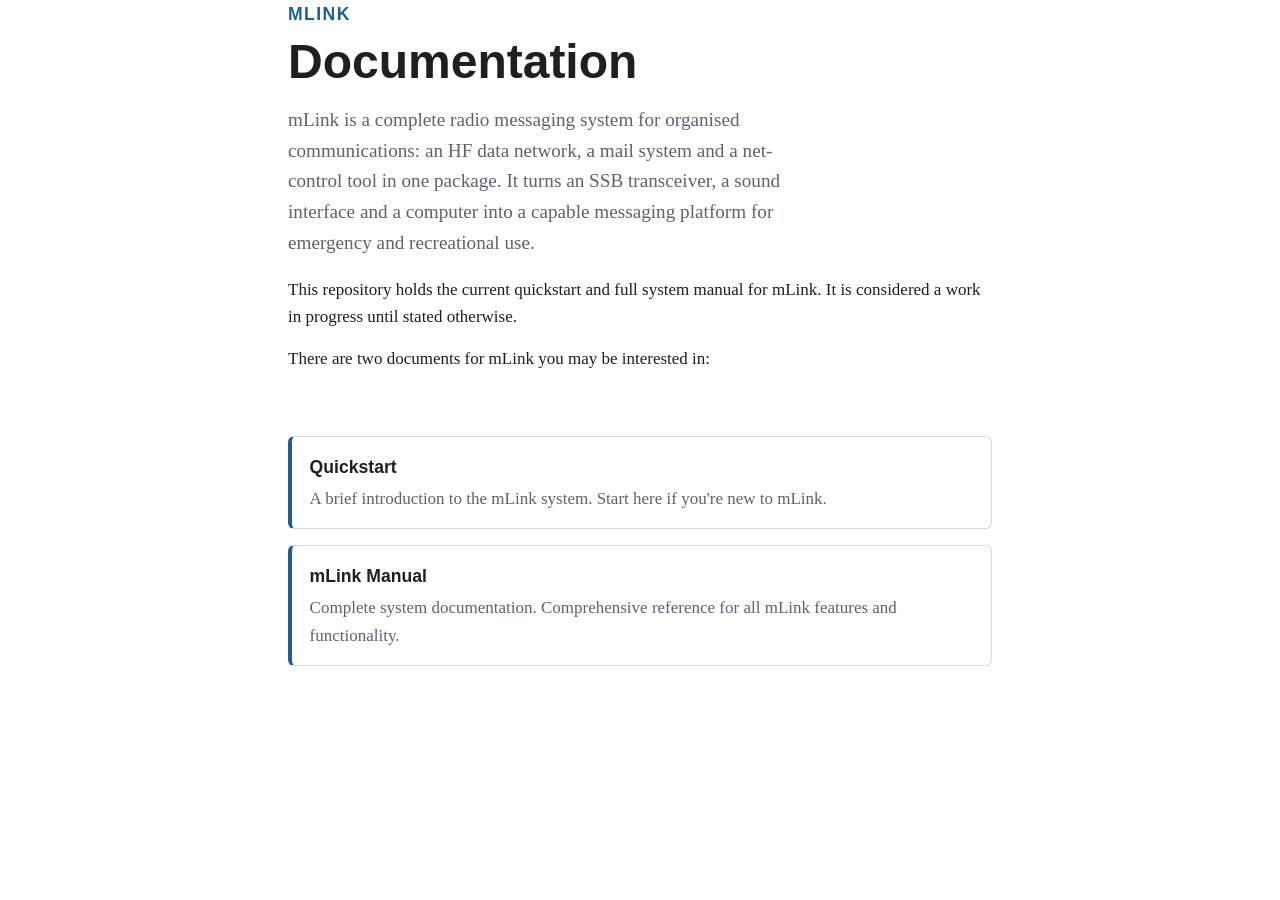
==== index.html @ 7dd3c6c6 "Add documentation landing page using the existing manual.css styling" ====
<!DOCTYPE html>
<html lang="en">
  <head>
    <meta charset="UTF-8" />
    <meta name="viewport" content="width=device-width, initial-scale=1.0" />
    <title>mLink Documentation</title>
    <link rel="stylesheet" href="manual.css" />
    <style>
      body {
        max-width: 46rem;
      }

      .doc-links {
        list-style: none;
        padding: 0;
        margin: 2rem 0 0;
      }

      .doc-links li {
        margin: 1rem 0;
      }

      .doc-card {
        display: block;
        padding: 1rem 1.1rem;
        border: 1px solid var(--rule);
        border-left: 4px solid var(--accent);
        border-radius: 0.4rem;
        background: var(--paper);
        text-decoration: none;
        color: var(--ink);
      }

      .doc-card:hover {
        text-decoration: none;
        background: var(--accent-soft);
      }

      .doc-card strong {
        display: block;
        font-family: var(--sans);
        font-size: 1.1rem;
        margin-bottom: 0.25rem;
      }

      .doc-card span {
        color: var(--muted);
      }
    </style>
  </head>
  <body class="titlepage">
    <div class="tp-mark">mLink</div>
    <h1 class="tp-title">Documentation</h1>

    <p class="tp-sub">
      mLink is a complete radio messaging system for organised communications: an HF data network,
      a mail system and a net-control tool in one package. It turns an SSB transceiver, a sound
      interface and a computer into a capable messaging platform for emergency and recreational use.
    </p>

    <p>
      This repository holds the current quickstart and full system manual for mLink. It is
      considered a work in progress until stated otherwise.
    </p>

    <p>There are two documents for mLink you may be interested in:</p>

    <ul class="doc-links">
      <li>
        <a class="doc-card" href="mlink_quickstart.html">
          <strong>Quickstart</strong>
          <span>A brief introduction to the mLink system. Start here if you're new to mLink.</span>
        </a>
      </li>
      <li>
        <a class="doc-card" href="mlink_manual.html">
          <strong>mLink Manual</strong>
          <span>Complete system documentation. Comprehensive reference for all mLink features and functionality.</span>
        </a>
      </li>
    </ul>
  </body>
</html>
---- manual.css ----
:root {
  --ink: #1d1f23; --muted: #5b6270; --rule: #d5d9e0; --paper: #ffffff;
  --accent: #1f5f8b; --accent-soft: #e9f2f8;
  --why: #2f6b3a; --why-soft: #eaf5ec;
  --tempt: #9a5a0b; --tempt-soft: #fbf1e3;
  --plain: #4b3f8f; --plain-soft: #efedf9;
  --note: #5b6270; --note-soft: #f3f4f6;
  --code-bg: #f4f5f7;
  --serif: "Charter", "Bitstream Charter", "Georgia", "Cambria", serif;
  --sans: "Inter", "Helvetica Neue", "Segoe UI", "Arial", sans-serif;
  --mono: "JetBrains Mono", "DejaVu Sans Mono", "Consolas", monospace;
}
@media (prefers-color-scheme: dark) {
  :root:not([data-theme="light"]) {
    --ink: #e4e6ea; --muted: #a2a9b6; --rule: #3a3f48; --paper: #16181c;
    --accent: #7fb6dd; --accent-soft: #1d2a35;
    --why: #8fcf9a; --why-soft: #1b2a1e;
    --tempt: #e7b066; --tempt-soft: #2d2417;
    --plain: #b7adf0; --plain-soft: #24213a;
    --note: #a2a9b6; --note-soft: #202328; --code-bg: #20232a;
  }
}
:root[data-theme="dark"] {
  --ink: #e4e6ea; --muted: #a2a9b6; --rule: #3a3f48; --paper: #16181c;
  --accent: #7fb6dd; --accent-soft: #1d2a35;
  --why: #8fcf9a; --why-soft: #1b2a1e;
  --tempt: #e7b066; --tempt-soft: #2d2417;
  --plain: #b7adf0; --plain-soft: #24213a;
  --note: #a2a9b6; --note-soft: #202328; --code-bg: #20232a;
}

* { box-sizing: border-box; }
html { background: var(--paper); }
body {
  margin: 0 auto; max-width: 46rem; padding: 0 16px 4rem;
  font-family: var(--serif); font-size: 17px; line-height: 1.6;
  color: var(--ink); background: var(--paper);
  hyphens: auto; -webkit-hyphens: auto;
}
h1, h2, h3, h4, .chapno, .toc, figcaption, caption, th, .part-title,
aside::before, .backrefs { font-family: var(--sans); }
h1 { font-size: 2rem; line-height: 1.2; margin: 0.2em 0 0.8em; }
h2 { font-size: 1.35rem; margin: 2em 0 0.6em; line-height: 1.3; }
h3 { font-size: 1.1rem; margin: 1.6em 0 0.4em; }
h4 { font-size: 1rem; margin: 1.2em 0 0.3em; }
.secno { color: var(--muted); font-weight: 600; margin-right: 0.35em; }
p { margin: 0 0 0.9em; }
a { color: var(--accent); text-decoration: none; }
a:hover { text-decoration: underline; }
a.term {
  color: inherit; text-decoration: underline dotted var(--accent);
  text-underline-offset: 3px; text-decoration-thickness: 1.5px;
}
a.term:hover { background: var(--accent-soft); }
.term.missing { outline: 1px dashed red; }
.xref.broken { color: red; }
code, kbd, pre { font-family: var(--mono); font-size: 0.86em; }
code { background: var(--code-bg); padding: 0.05em 0.3em; border-radius: 3px; }
pre {
  background: var(--code-bg); padding: 0.8em 1em; border-radius: 4px;
  overflow-x: auto; line-height: 1.4; white-space: pre-wrap;
}
.chain { font-family: var(--mono); font-size: 0.88em; white-space: nowrap; }
ul, ol { padding-left: 1.4em; margin: 0 0 0.9em; }
li { margin: 0.2em 0; }

/* title page + contents */
.titlepage { min-height: 80vh; display: flex; flex-direction: column;
  justify-content: center; }
.tp-mark { font-family: var(--sans); font-weight: 800; letter-spacing: 0.08em;
  color: var(--accent); font-size: 1.1rem; text-transform: uppercase; }
.tp-title { font-size: 3rem; margin: 0.1em 0 0.3em; }
.tp-sub { font-size: 1.2rem; color: var(--muted); max-width: 32rem; }
.toc ol { list-style: none; padding-left: 0; }
.toc .toc-part { font-weight: 700; margin-top: 1.1em; text-transform: uppercase;
  font-size: 0.85rem; letter-spacing: 0.04em; }
.toc .toc-chap { font-weight: 600; margin-top: 0.35em; }
.toc .toc-sec { padding-left: 1.6em; font-weight: 400; font-size: 0.9rem; }
.toc .toc-sec li { margin: 0.05em 0; }
.toc a { color: var(--ink); }

/* chapters */
.part { padding: 4rem 0 2rem; }
.part-title { font-size: 2.4rem; color: var(--accent); }
.chapter { padding-top: 3rem; }
.chapter-head { border-bottom: 2px solid var(--accent); margin-bottom: 1.4em; }
.chapno { display: block; color: var(--accent); font-weight: 700;
  text-transform: uppercase; letter-spacing: 0.06em; font-size: 0.85rem; }
.stub { color: var(--muted); font-style: italic; border: 1px dashed var(--rule);
  padding: 1em; }

/* callouts */
aside {
  margin: 1.2em 0; padding: 0.8em 1em 0.2em; border-left: 4px solid;
  border-radius: 0 4px 4px 0; break-inside: avoid;
}
aside::before { display: block; font-weight: 700; font-size: 0.8rem;
  text-transform: uppercase; letter-spacing: 0.05em; margin-bottom: 0.3em; }
aside.plain { border-color: var(--plain); background: var(--plain-soft); }
aside.plain::before { content: "In plain words"; color: var(--plain); }
aside.why { border-color: var(--why); background: var(--why-soft); }
aside.why::before { content: "Why it's done this way"; color: var(--why); }
aside.tempting { border-color: var(--tempt); background: var(--tempt-soft); }
aside.tempting::before { content: "The tempting alternative"; color: var(--tempt); }
aside.note { border-color: var(--note); background: var(--note-soft); }
aside.note::before { content: "Note"; color: var(--note); }
aside.operator { border-color: var(--accent); background: var(--accent-soft); }
aside.operator::before { content: "At the radio"; color: var(--accent); }

/* figures + tables */
figure { margin: 1.4em 0; break-inside: avoid; text-align: center; }
figure svg, figure img { max-width: 100%; height: auto; }
figure img { border: 1px solid var(--rule); }
figcaption, caption { font-size: 0.85rem; color: var(--muted); text-align: left;
  margin-top: 0.5em; line-height: 1.45; }
.figno { font-weight: 700; color: var(--ink); }
figure svg text { font-family: var(--sans); fill: var(--ink); }
figure svg .muted { fill: var(--muted); }
table { border-collapse: collapse; width: 100%; margin: 1.2em 0;
  font-size: 0.9rem; break-inside: avoid; }
caption { caption-side: top; margin: 0 0 0.4em; }
th, td { border-bottom: 1px solid var(--rule); padding: 0.35em 0.5em;
  text-align: left; vertical-align: top; }
th { font-size: 0.82rem; border-bottom: 2px solid var(--ink); }
.table-wrap { overflow-x: auto; }

/* glossary */
dl.glossary dt { font-family: var(--sans); font-weight: 700; margin-top: 0.9em; }
dl.glossary dd { margin: 0.15em 0 0 1.2em; }
.backrefs { display: block; font-size: 0.78rem; color: var(--muted); margin-top: 0.2em; }

@media (max-width: 600px) {
  body { font-size: 16px; }
  .tp-title { font-size: 2.2rem; }
  h1 { font-size: 1.6rem; }
}

/* ------------------------------------------------------------ print ---- */
@page { size: letter; margin: 0.85in 0.8in 0.9in;
  @bottom-center { content: counter(page); font-family: sans-serif;
    font-size: 9pt; color: #666; } }
@page :first { @bottom-center { content: none; } }
@media print {
  :root { --paper: #fff; --ink: #000; }
  html, body { background: #fff; }
  body { max-width: none; padding: 0; font-size: 10.5pt; line-height: 1.45; }
  .titlepage { min-height: 9in; break-after: page; }
  .toc { break-after: page; }
  .toc .toc-sec { display: none; }
  .part { break-before: page; padding-top: 3in; }
  .part + .chapter { break-before: page; }
  .chapter { break-before: page; padding-top: 0; }
  h1, h2, h3, h4 { break-after: avoid; }
  p, li { orphans: 3; widows: 3; }
  a { color: inherit; }
  a.term { text-decoration: none; border-bottom: 0.5pt dotted #999; }
  aside { background: none !important; }
  pre { white-space: pre-wrap; }
}

/* Quickstart: the pointer to the full manual at the foot of a page. */
p.more { margin-top: 1.4em; font-size: 0.88em; color: var(--muted);
         border-top: 1px solid var(--rule, #ccc); padding-top: 0.5em; }

/* Headline figures: a few large numbers, each with a short label under it. */
table.headline td { width: 33%; text-align: center; vertical-align: top;
  padding: 0.9em 0.6em; line-height: 1.35; }
table.headline td strong { display: block; font-size: 1.7em; line-height: 1.2; }
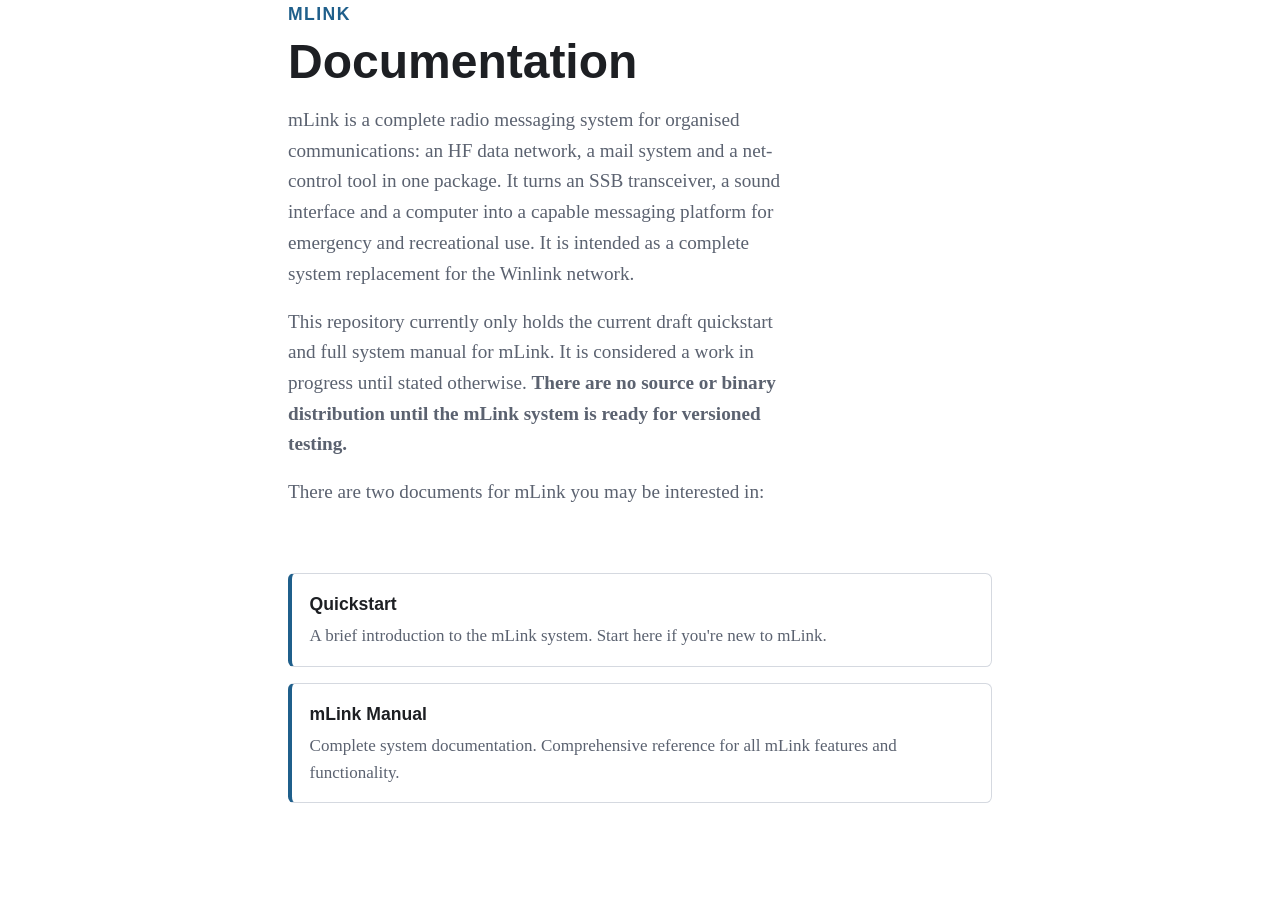
==== commit c05a0664: "Revise mLink repository description in index.html Updated the description of the mLink repository to" ====
--- a/index.html
+++ b/index.html
@@ -56,14 +56,16 @@
       mLink is a complete radio messaging system for organised communications: an HF data network,
       a mail system and a net-control tool in one package. It turns an SSB transceiver, a sound
       interface and a computer into a capable messaging platform for emergency and recreational use.
+      It is intended as a complete system replacement for the Winlink network.
     </p>
 
-    <p>
-      This repository holds the current quickstart and full system manual for mLink. It is
-      considered a work in progress until stated otherwise.
+    <p class="tp-sub">
+      This repository currently only holds the current draft quickstart and full system manual for mLink. It is
+      considered a work in progress until stated otherwise. <b>There are no source or binary distribution
+      until the mLink system is ready for versioned testing.</b>
     </p>
 
-    <p>There are two documents for mLink you may be interested in:</p>
+    <p class="tp-sub">There are two documents for mLink you may be interested in:</p>
 
     <ul class="doc-links">
       <li>
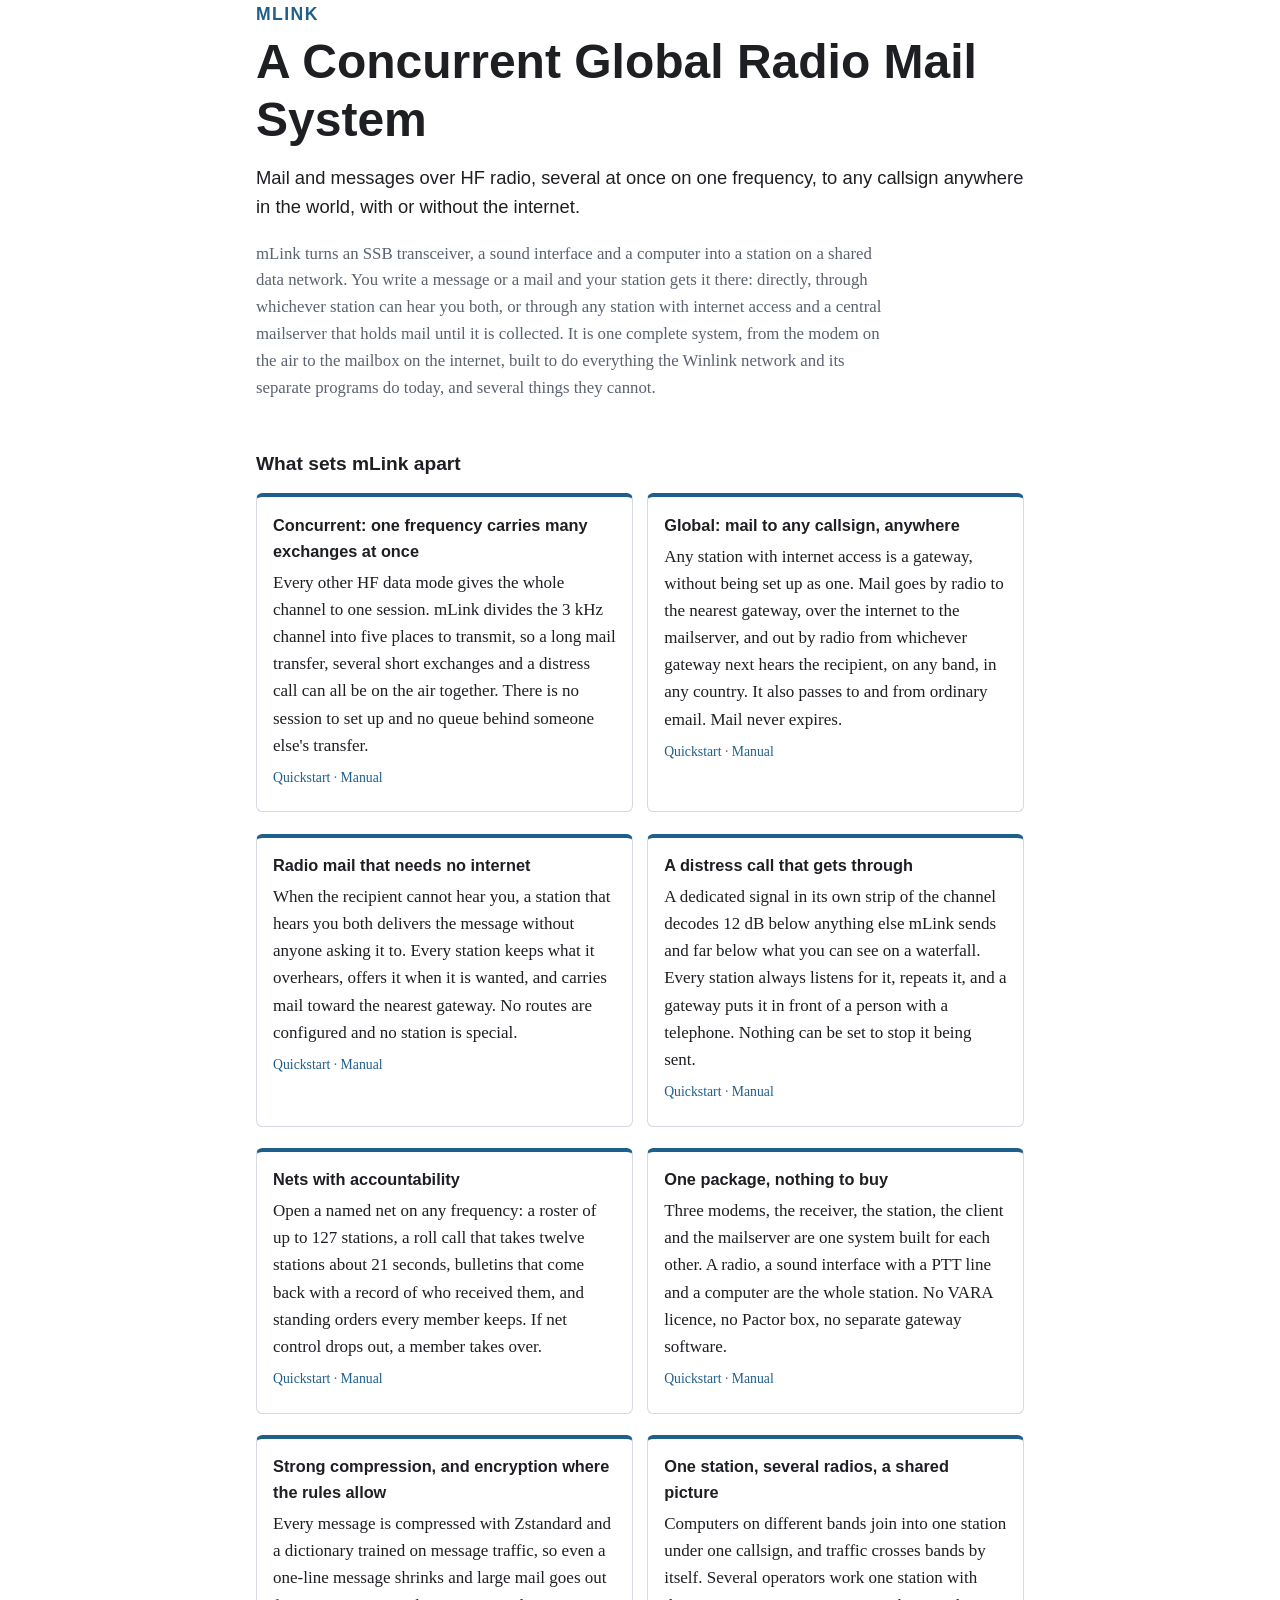
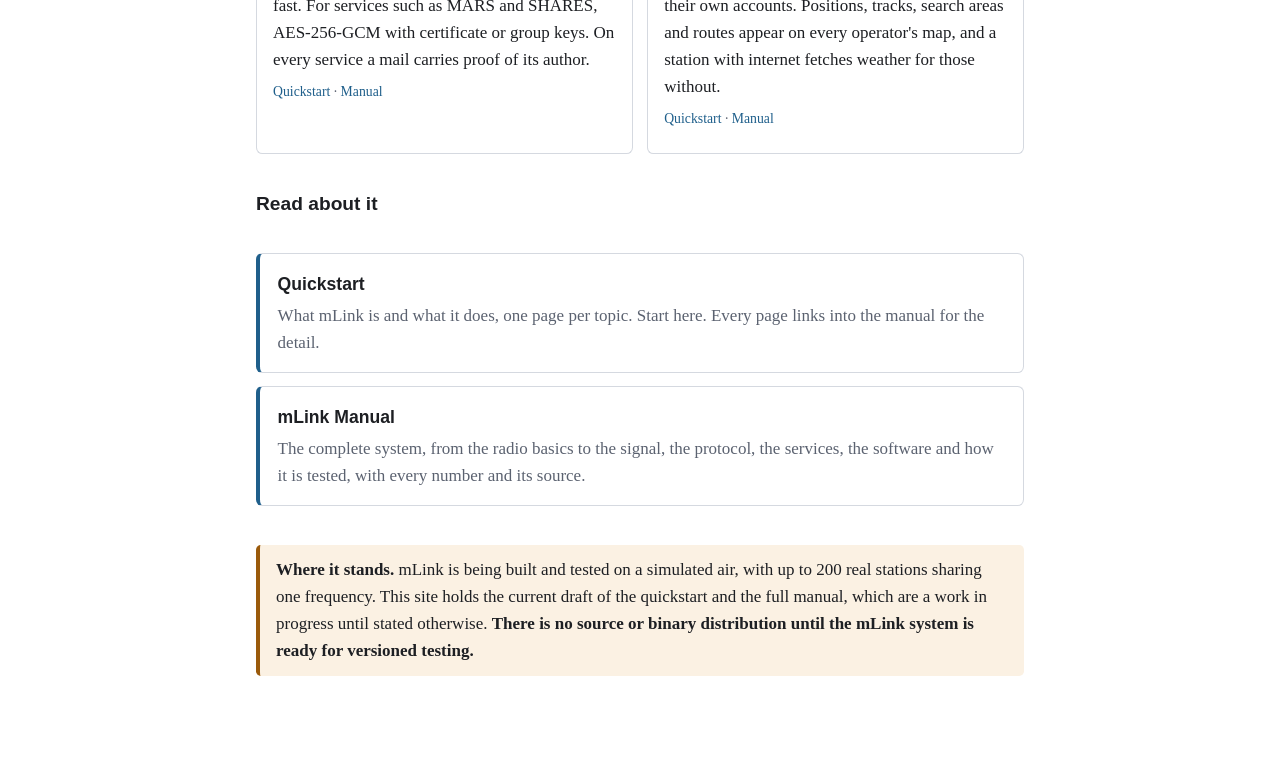
==== commit 70444484: "Update manual and quickstart and index" ====
--- a/index.html
+++ b/index.html
@@ -3,83 +3,151 @@
   <head>
     <meta charset="UTF-8" />
     <meta name="viewport" content="width=device-width, initial-scale=1.0" />
-    <title>mLink Documentation</title>
+    <title>mLink: A Concurrent Global Radio Mail System</title>
     <link rel="stylesheet" href="manual.css" />
     <style>
-      body {
-        max-width: 46rem;
-      }
-
-      .doc-links {
-        list-style: none;
-        padding: 0;
-        margin: 2rem 0 0;
-      }
-
-      .doc-links li {
-        margin: 1rem 0;
-      }
-
-      .doc-card {
-        display: block;
-        padding: 1rem 1.1rem;
-        border: 1px solid var(--rule);
-        border-left: 4px solid var(--accent);
-        border-radius: 0.4rem;
-        background: var(--paper);
-        text-decoration: none;
-        color: var(--ink);
-      }
-
-      .doc-card:hover {
-        text-decoration: none;
-        background: var(--accent-soft);
-      }
-
-      .doc-card strong {
-        display: block;
-        font-family: var(--sans);
-        font-size: 1.1rem;
-        margin-bottom: 0.25rem;
-      }
-
-      .doc-card span {
-        color: var(--muted);
-      }
+      body { max-width: 50rem; }
+      .tp-sub { max-width: 40rem; }
+      .tagline { font-family: var(--sans); font-size: 1.15rem; color: var(--ink); margin: 0 0 1.2rem; }
+      .pitch { font-size: 1.05rem; }
+      .status { border-left: 4px solid var(--tempt); background: var(--tempt-soft);
+                padding: 0.7rem 1rem; border-radius: 0.3rem; margin: 1.6rem 0; }
+      h2.sect { font-family: var(--sans); font-size: 1.2rem; margin: 2.2rem 0 0.8rem; color: var(--ink); }
+      .features { list-style: none; padding: 0; margin: 0;
+                  display: grid; grid-template-columns: repeat(auto-fit, minmax(19rem, 1fr)); gap: 0.9rem; }
+      .feature { border: 1px solid var(--rule); border-top: 4px solid var(--accent);
+                 border-radius: 0.4rem; background: var(--paper); padding: 0.9rem 1rem; }
+      .feature strong { display: block; font-family: var(--sans); font-size: 1.02rem; margin-bottom: 0.3rem; }
+      .feature p { margin: 0 0 0.5rem; color: var(--ink); }
+      .feature .links { font-size: 0.86rem; color: var(--muted); }
+      .feature .links a { color: var(--accent); }
+      .doc-links { list-style: none; padding: 0; margin: 0.6rem 0 0; }
+      .doc-links li { margin: 0.8rem 0; }
+      .doc-card { display: block; padding: 1rem 1.1rem; border: 1px solid var(--rule);
+                  border-left: 4px solid var(--accent); border-radius: 0.4rem; background: var(--paper);
+                  text-decoration: none; color: var(--ink); }
+      .doc-card:hover { text-decoration: none; background: var(--accent-soft); }
+      .doc-card strong { display: block; font-family: var(--sans); font-size: 1.1rem; margin-bottom: 0.25rem; }
+      .doc-card span { color: var(--muted); }
+      .vs { margin: 1rem 0 0; }
+      .vs td, .vs th { vertical-align: top; }
     </style>
   </head>
   <body class="titlepage">
     <div class="tp-mark">mLink</div>
-    <h1 class="tp-title">Documentation</h1>
+    <h1 class="tp-title">A Concurrent Global Radio Mail System</h1>
 
-    <p class="tp-sub">
-      mLink is a complete radio messaging system for organised communications: an HF data network,
-      a mail system and a net-control tool in one package. It turns an SSB transceiver, a sound
-      interface and a computer into a capable messaging platform for emergency and recreational use.
-      It is intended as a complete system replacement for the Winlink network.
+    <p class="tagline">Mail and messages over HF radio, several at once on one frequency, to any
+      callsign anywhere in the world, with or without the internet.</p>
+
+    <p class="tp-sub pitch">
+      mLink turns an SSB transceiver, a sound interface and a computer into a station on a
+      shared data network. You write a message or a mail and your station gets it there: directly,
+      through whichever station can hear you both, or through any station with internet access
+      and a central mailserver that holds mail until it is collected. It is one complete system,
+      from the modem on the air to the mailbox on the internet, built to do everything the
+      Winlink network and its separate programs do today, and several things they cannot.
     </p>
 
-    <p class="tp-sub">
-      This repository currently only holds the current draft quickstart and full system manual for mLink. It is
-      considered a work in progress until stated otherwise. <b>There are no source or binary distribution
-      until the mLink system is ready for versioned testing.</b>
-    </p>
+    <h2 class="sect">What sets mLink apart</h2>
+    <ul class="features">
+      <li class="feature">
+        <strong>Concurrent: one frequency carries many exchanges at once</strong>
+        <p>Every other HF data mode gives the whole channel to one session. mLink divides the
+          3&nbsp;kHz channel into five places to transmit, so a long mail transfer, several short
+          exchanges and a distress call can all be on the air together. There is no session to set
+          up and no queue behind someone else's transfer.</p>
+        <p class="links"><a href="mlink_quickstart.html#concurrency">Quickstart</a> ·
+          <a href="mlink_manual.html#sharing-the-channel">Manual</a></p>
+      </li>
+      <li class="feature">
+        <strong>Global: mail to any callsign, anywhere</strong>
+        <p>Any station with internet access is a gateway, without being set up as one. Mail
+          goes by radio to the nearest gateway, over the internet to the mailserver, and out by
+          radio from whichever gateway next hears the recipient, on any band, in any country.
+          It also passes to and from ordinary email. Mail never expires.</p>
+        <p class="links"><a href="mlink_quickstart.html#mail">Quickstart</a> ·
+          <a href="mlink_manual.html#mailserver">Manual</a></p>
+      </li>
+      <li class="feature">
+        <strong>Radio mail that needs no internet</strong>
+        <p>When the recipient cannot hear you, a station that hears you both delivers the
+          message without anyone asking it to. Every station keeps what it overhears, offers it
+          when it is wanted, and carries mail toward the nearest gateway. No routes are
+          configured and no station is special.</p>
+        <p class="links"><a href="mlink_quickstart.html#relay">Quickstart</a> ·
+          <a href="mlink_manual.html#relay">Manual</a></p>
+      </li>
+      <li class="feature">
+        <strong>A distress call that gets through</strong>
+        <p>A dedicated signal in its own strip of the channel decodes 12&nbsp;dB below anything
+          else mLink sends and far below what you can see on a waterfall. Every station always
+          listens for it, repeats it, and a gateway puts it in front of a person with a
+          telephone. Nothing can be set to stop it being sent.</p>
+        <p class="links"><a href="mlink_quickstart.html#emergency">Quickstart</a> ·
+          <a href="mlink_manual.html#emergency">Manual</a></p>
+      </li>
+      <li class="feature">
+        <strong>Nets with accountability</strong>
+        <p>Open a named net on any frequency: a roster of up to 127 stations, a roll call that
+          takes twelve stations about 21 seconds, bulletins that come back with a record of who
+          received them, and standing orders every member keeps. If net control drops out, a
+          member takes over.</p>
+        <p class="links"><a href="mlink_quickstart.html#nets">Quickstart</a> ·
+          <a href="mlink_manual.html#virtual-nets">Manual</a></p>
+      </li>
+      <li class="feature">
+        <strong>One package, nothing to buy</strong>
+        <p>Three modems, the receiver, the station, the client and the mailserver are one
+          system built for each other. A radio, a sound interface with a PTT line and a computer
+          are the whole station. No VARA licence, no Pactor box, no separate gateway software.</p>
+        <p class="links"><a href="mlink_quickstart.html#the-system">Quickstart</a> ·
+          <a href="mlink_manual.html#what-is-mlink">Manual</a></p>
+      </li>
+      <li class="feature">
+        <strong>Strong compression, and encryption where the rules allow</strong>
+        <p>Every message is compressed with Zstandard and a dictionary trained on message
+          traffic, so even a one-line message shrinks and large mail goes out fast. For
+          services such as MARS and SHARES, AES-256-GCM with certificate or group keys. On every
+          service a mail carries proof of its author.</p>
+        <p class="links"><a href="mlink_quickstart.html#what-it-is">Quickstart</a> ·
+          <a href="mlink_manual.html#security">Manual</a></p>
+      </li>
+      <li class="feature">
+        <strong>One station, several radios, a shared picture</strong>
+        <p>Computers on different bands join into one station under one callsign, and traffic
+          crosses bands by itself. Several operators work one station with their own accounts.
+          Positions, tracks, search areas and routes appear on every operator's map, and a
+          station with internet fetches weather for those without.</p>
+        <p class="links"><a href="mlink_quickstart.html#clusters">Quickstart</a> ·
+          <a href="mlink_manual.html#clusters">Manual</a></p>
+      </li>
+    </ul>
 
-    <p class="tp-sub">There are two documents for mLink you may be interested in:</p>
-
+    <h2 class="sect">Read about it</h2>
     <ul class="doc-links">
       <li>
         <a class="doc-card" href="mlink_quickstart.html">
           <strong>Quickstart</strong>
-          <span>A brief introduction to the mLink system. Start here if you're new to mLink.</span>
+          <span>What mLink is and what it does, one page per topic. Start here. Every page links
+            into the manual for the detail.</span>
         </a>
       </li>
       <li>
         <a class="doc-card" href="mlink_manual.html">
           <strong>mLink Manual</strong>
-          <span>Complete system documentation. Comprehensive reference for all mLink features and functionality.</span>
+          <span>The complete system, from the radio basics to the signal, the protocol, the
+            services, the software and how it is tested, with every number and its source.</span>
         </a>
       </li>
     </ul>
+
+    <p class="status">
+      <strong>Where it stands.</strong> mLink is being built and tested on a simulated air, with
+      up to 200 real stations sharing one frequency. This site holds the current draft of the
+      quickstart and the full manual, which are a work in progress until stated otherwise.
+      <b>There is no source or binary distribution until the mLink system is ready for versioned
+      testing.</b>
+    </p>
   </body>
 </html>
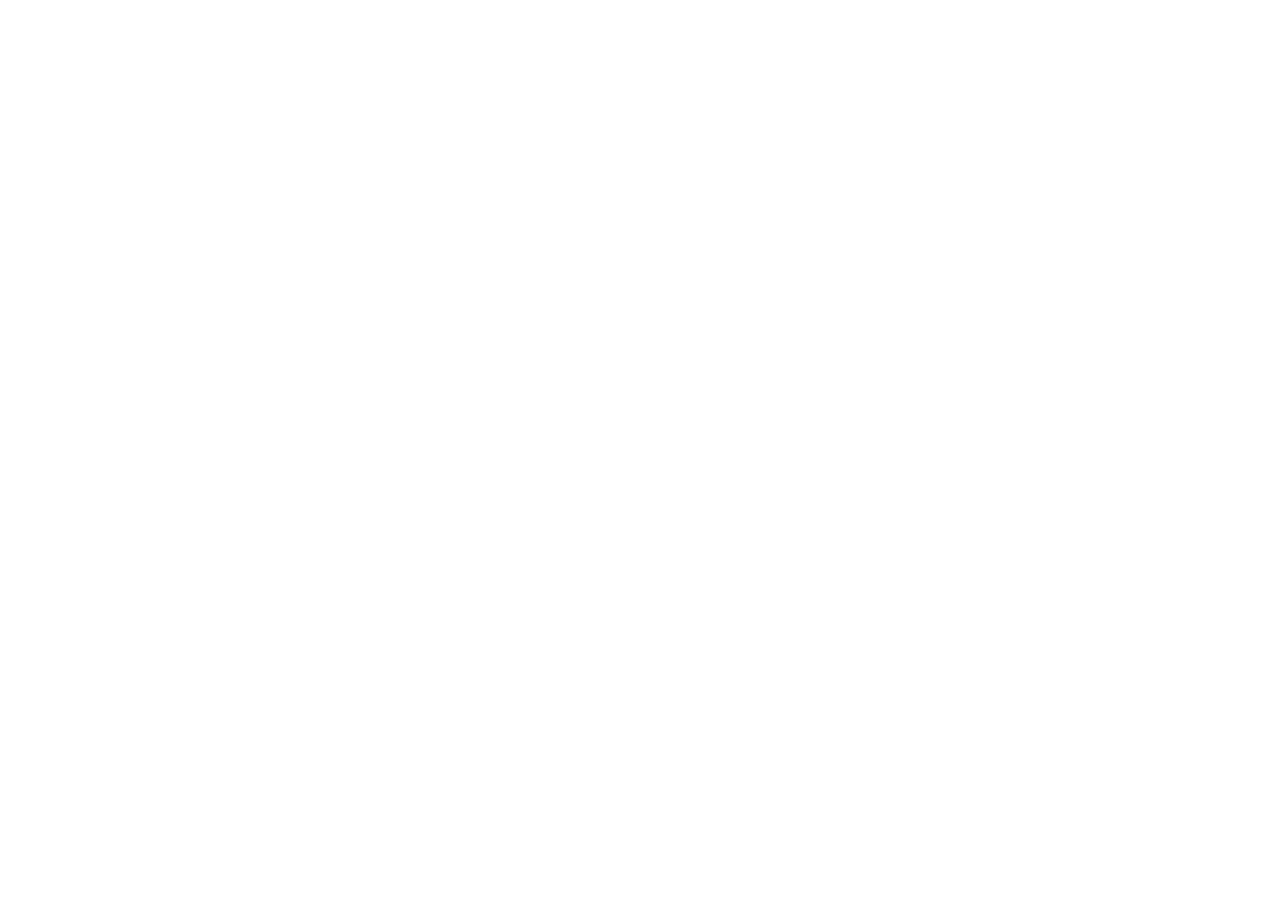
==== commit 75934bf7: "Move the manual and quickstart to mlinkproject.org The three pages here now forward to the same page" ====
--- a/index.html
+++ b/index.html
@@ -2,152 +2,12 @@
 <html lang="en">
   <head>
     <meta charset="UTF-8" />
-    <meta name="viewport" content="width=device-width, initial-scale=1.0" />
-    <title>mLink: A Concurrent Global Radio Mail System</title>
-    <link rel="stylesheet" href="manual.css" />
-    <style>
-      body { max-width: 50rem; }
-      .tp-sub { max-width: 40rem; }
-      .tagline { font-family: var(--sans); font-size: 1.15rem; color: var(--ink); margin: 0 0 1.2rem; }
-      .pitch { font-size: 1.05rem; }
-      .status { border-left: 4px solid var(--tempt); background: var(--tempt-soft);
-                padding: 0.7rem 1rem; border-radius: 0.3rem; margin: 1.6rem 0; }
-      h2.sect { font-family: var(--sans); font-size: 1.2rem; margin: 2.2rem 0 0.8rem; color: var(--ink); }
-      .features { list-style: none; padding: 0; margin: 0;
-                  display: grid; grid-template-columns: repeat(auto-fit, minmax(19rem, 1fr)); gap: 0.9rem; }
-      .feature { border: 1px solid var(--rule); border-top: 4px solid var(--accent);
-                 border-radius: 0.4rem; background: var(--paper); padding: 0.9rem 1rem; }
-      .feature strong { display: block; font-family: var(--sans); font-size: 1.02rem; margin-bottom: 0.3rem; }
-      .feature p { margin: 0 0 0.5rem; color: var(--ink); }
-      .feature .links { font-size: 0.86rem; color: var(--muted); }
-      .feature .links a { color: var(--accent); }
-      .doc-links { list-style: none; padding: 0; margin: 0.6rem 0 0; }
-      .doc-links li { margin: 0.8rem 0; }
-      .doc-card { display: block; padding: 1rem 1.1rem; border: 1px solid var(--rule);
-                  border-left: 4px solid var(--accent); border-radius: 0.4rem; background: var(--paper);
-                  text-decoration: none; color: var(--ink); }
-      .doc-card:hover { text-decoration: none; background: var(--accent-soft); }
-      .doc-card strong { display: block; font-family: var(--sans); font-size: 1.1rem; margin-bottom: 0.25rem; }
-      .doc-card span { color: var(--muted); }
-      .vs { margin: 1rem 0 0; }
-      .vs td, .vs th { vertical-align: top; }
-    </style>
+    <title>mLink has moved</title>
+    <link rel="canonical" href="https://mlinkproject.org/" />
+    <meta http-equiv="refresh" content="0; url=https://mlinkproject.org/" />
+    <script>location.replace("https://mlinkproject.org/" + location.hash);</script>
   </head>
-  <body class="titlepage">
-    <div class="tp-mark">mLink</div>
-    <h1 class="tp-title">A Concurrent Global Radio Mail System</h1>
-
-    <p class="tagline">Mail and messages over HF radio, several at once on one frequency, to any
-      callsign anywhere in the world, with or without the internet.</p>
-
-    <p class="tp-sub pitch">
-      mLink turns an SSB transceiver, a sound interface and a computer into a station on a
-      shared data network. You write a message or a mail and your station gets it there: directly,
-      through whichever station can hear you both, or through any station with internet access
-      and a central mailserver that holds mail until it is collected. It is one complete system,
-      from the modem on the air to the mailbox on the internet, built to do everything the
-      Winlink network and its separate programs do today, and several things they cannot.
-    </p>
-
-    <h2 class="sect">What sets mLink apart</h2>
-    <ul class="features">
-      <li class="feature">
-        <strong>Concurrent: one frequency carries many exchanges at once</strong>
-        <p>Every other HF data mode gives the whole channel to one session. mLink divides the
-          3&nbsp;kHz channel into five places to transmit, so a long mail transfer, several short
-          exchanges and a distress call can all be on the air together. There is no session to set
-          up and no queue behind someone else's transfer.</p>
-        <p class="links"><a href="mlink_quickstart.html#concurrency">Quickstart</a> ·
-          <a href="mlink_manual.html#sharing-the-channel">Manual</a></p>
-      </li>
-      <li class="feature">
-        <strong>Global: mail to any callsign, anywhere</strong>
-        <p>Any station with internet access is a gateway, without being set up as one. Mail
-          goes by radio to the nearest gateway, over the internet to the mailserver, and out by
-          radio from whichever gateway next hears the recipient, on any band, in any country.
-          It also passes to and from ordinary email. Mail never expires.</p>
-        <p class="links"><a href="mlink_quickstart.html#mail">Quickstart</a> ·
-          <a href="mlink_manual.html#mailserver">Manual</a></p>
-      </li>
-      <li class="feature">
-        <strong>Radio mail that needs no internet</strong>
-        <p>When the recipient cannot hear you, a station that hears you both delivers the
-          message without anyone asking it to. Every station keeps what it overhears, offers it
-          when it is wanted, and carries mail toward the nearest gateway. No routes are
-          configured and no station is special.</p>
-        <p class="links"><a href="mlink_quickstart.html#relay">Quickstart</a> ·
-          <a href="mlink_manual.html#relay">Manual</a></p>
-      </li>
-      <li class="feature">
-        <strong>A distress call that gets through</strong>
-        <p>A dedicated signal in its own strip of the channel decodes 12&nbsp;dB below anything
-          else mLink sends and far below what you can see on a waterfall. Every station always
-          listens for it, repeats it, and a gateway puts it in front of a person with a
-          telephone. Nothing can be set to stop it being sent.</p>
-        <p class="links"><a href="mlink_quickstart.html#emergency">Quickstart</a> ·
-          <a href="mlink_manual.html#emergency">Manual</a></p>
-      </li>
-      <li class="feature">
-        <strong>Nets with accountability</strong>
-        <p>Open a named net on any frequency: a roster of up to 127 stations, a roll call that
-          takes twelve stations about 21 seconds, bulletins that come back with a record of who
-          received them, and standing orders every member keeps. If net control drops out, a
-          member takes over.</p>
-        <p class="links"><a href="mlink_quickstart.html#nets">Quickstart</a> ·
-          <a href="mlink_manual.html#virtual-nets">Manual</a></p>
-      </li>
-      <li class="feature">
-        <strong>One package, nothing to buy</strong>
-        <p>Three modems, the receiver, the station, the client and the mailserver are one
-          system built for each other. A radio, a sound interface with a PTT line and a computer
-          are the whole station. No VARA licence, no Pactor box, no separate gateway software.</p>
-        <p class="links"><a href="mlink_quickstart.html#the-system">Quickstart</a> ·
-          <a href="mlink_manual.html#what-is-mlink">Manual</a></p>
-      </li>
-      <li class="feature">
-        <strong>Strong compression, and encryption where the rules allow</strong>
-        <p>Every message is compressed with Zstandard and a dictionary trained on message
-          traffic, so even a one-line message shrinks and large mail goes out fast. For
-          services such as MARS and SHARES, AES-256-GCM with certificate or group keys. On every
-          service a mail carries proof of its author.</p>
-        <p class="links"><a href="mlink_quickstart.html#what-it-is">Quickstart</a> ·
-          <a href="mlink_manual.html#security">Manual</a></p>
-      </li>
-      <li class="feature">
-        <strong>One station, several radios, a shared picture</strong>
-        <p>Computers on different bands join into one station under one callsign, and traffic
-          crosses bands by itself. Several operators work one station with their own accounts.
-          Positions, tracks, search areas and routes appear on every operator's map, and a
-          station with internet fetches weather for those without.</p>
-        <p class="links"><a href="mlink_quickstart.html#clusters">Quickstart</a> ·
-          <a href="mlink_manual.html#clusters">Manual</a></p>
-      </li>
-    </ul>
-
-    <h2 class="sect">Read about it</h2>
-    <ul class="doc-links">
-      <li>
-        <a class="doc-card" href="mlink_quickstart.html">
-          <strong>Quickstart</strong>
-          <span>What mLink is and what it does, one page per topic. Start here. Every page links
-            into the manual for the detail.</span>
-        </a>
-      </li>
-      <li>
-        <a class="doc-card" href="mlink_manual.html">
-          <strong>mLink Manual</strong>
-          <span>The complete system, from the radio basics to the signal, the protocol, the
-            services, the software and how it is tested, with every number and its source.</span>
-        </a>
-      </li>
-    </ul>
-
-    <p class="status">
-      <strong>Where it stands.</strong> mLink is being built and tested on a simulated air, with
-      up to 200 real stations sharing one frequency. This site holds the current draft of the
-      quickstart and the full manual, which are a work in progress until stated otherwise.
-      <b>There is no source or binary distribution until the mLink system is ready for versioned
-      testing.</b>
-    </p>
+  <body>
+    <p>The mLink site has moved to <a href="https://mlinkproject.org/">https://mlinkproject.org/</a>.</p>
   </body>
 </html>
